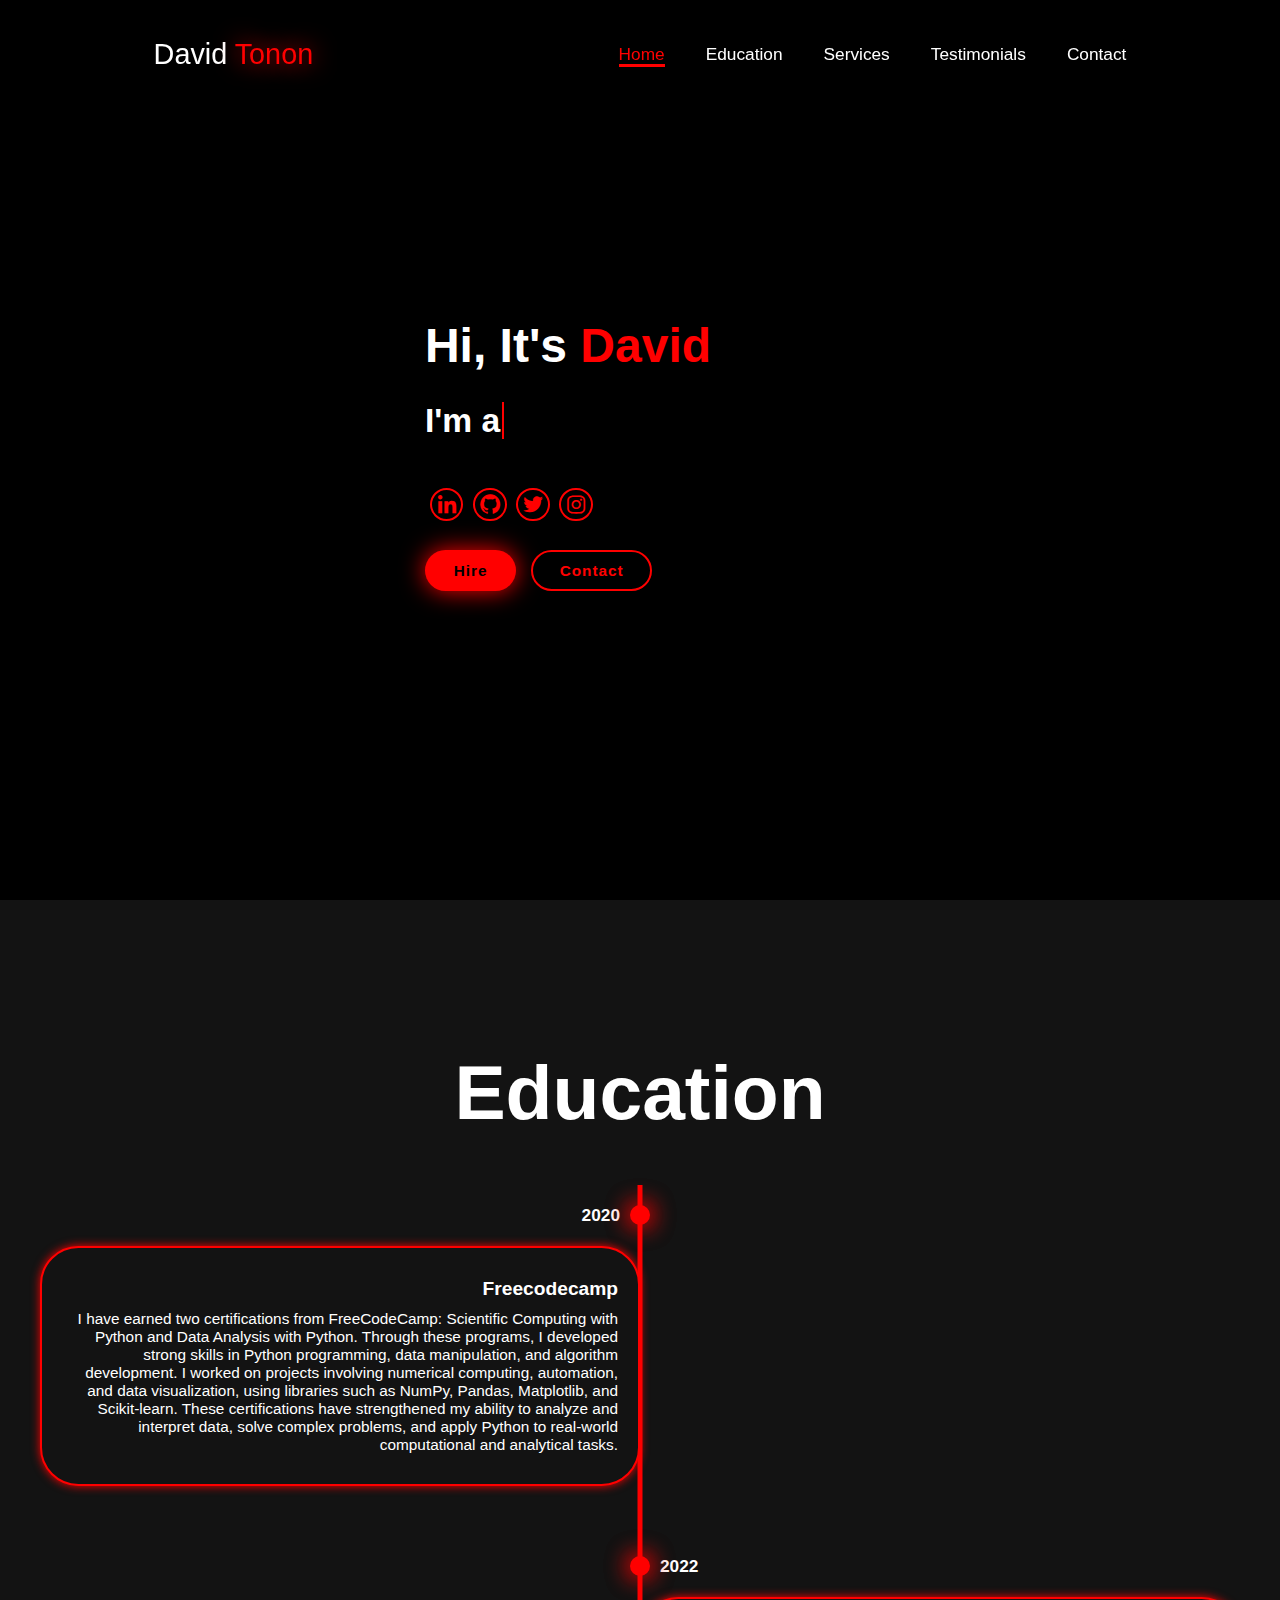
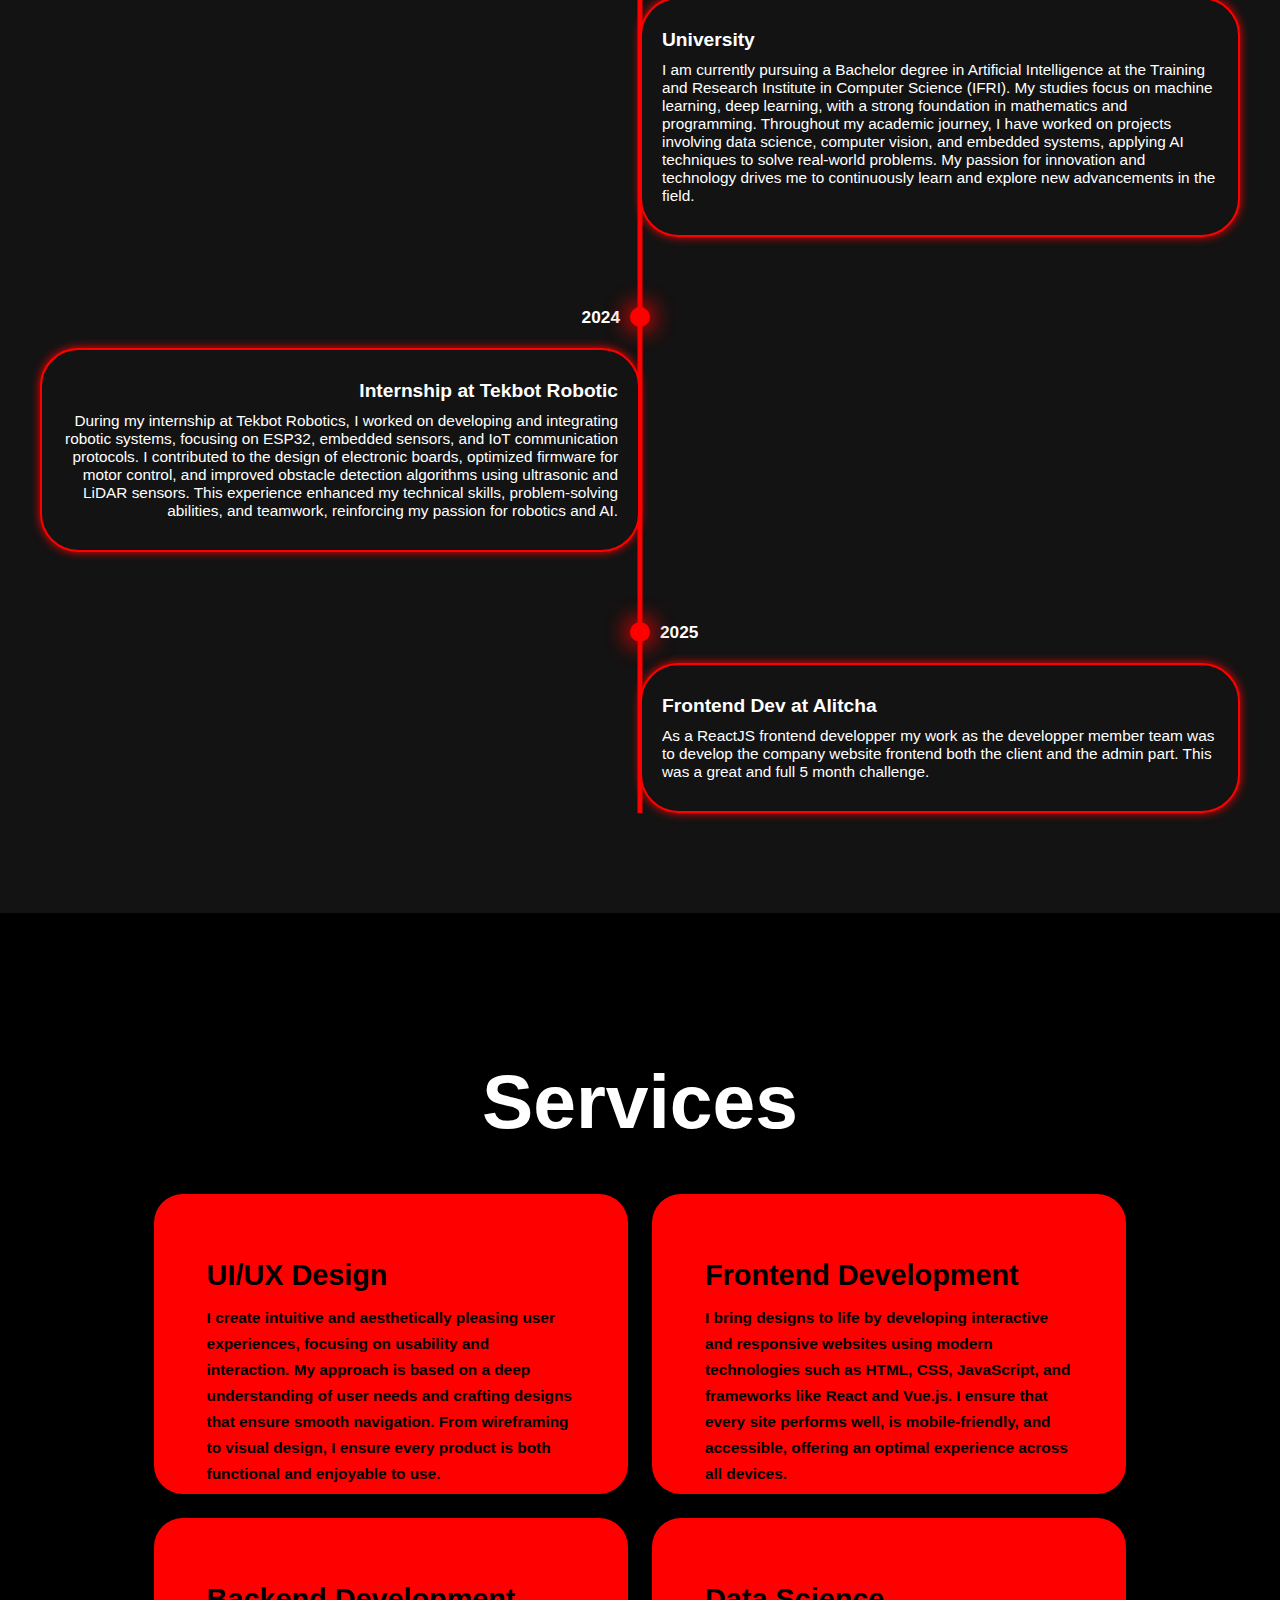
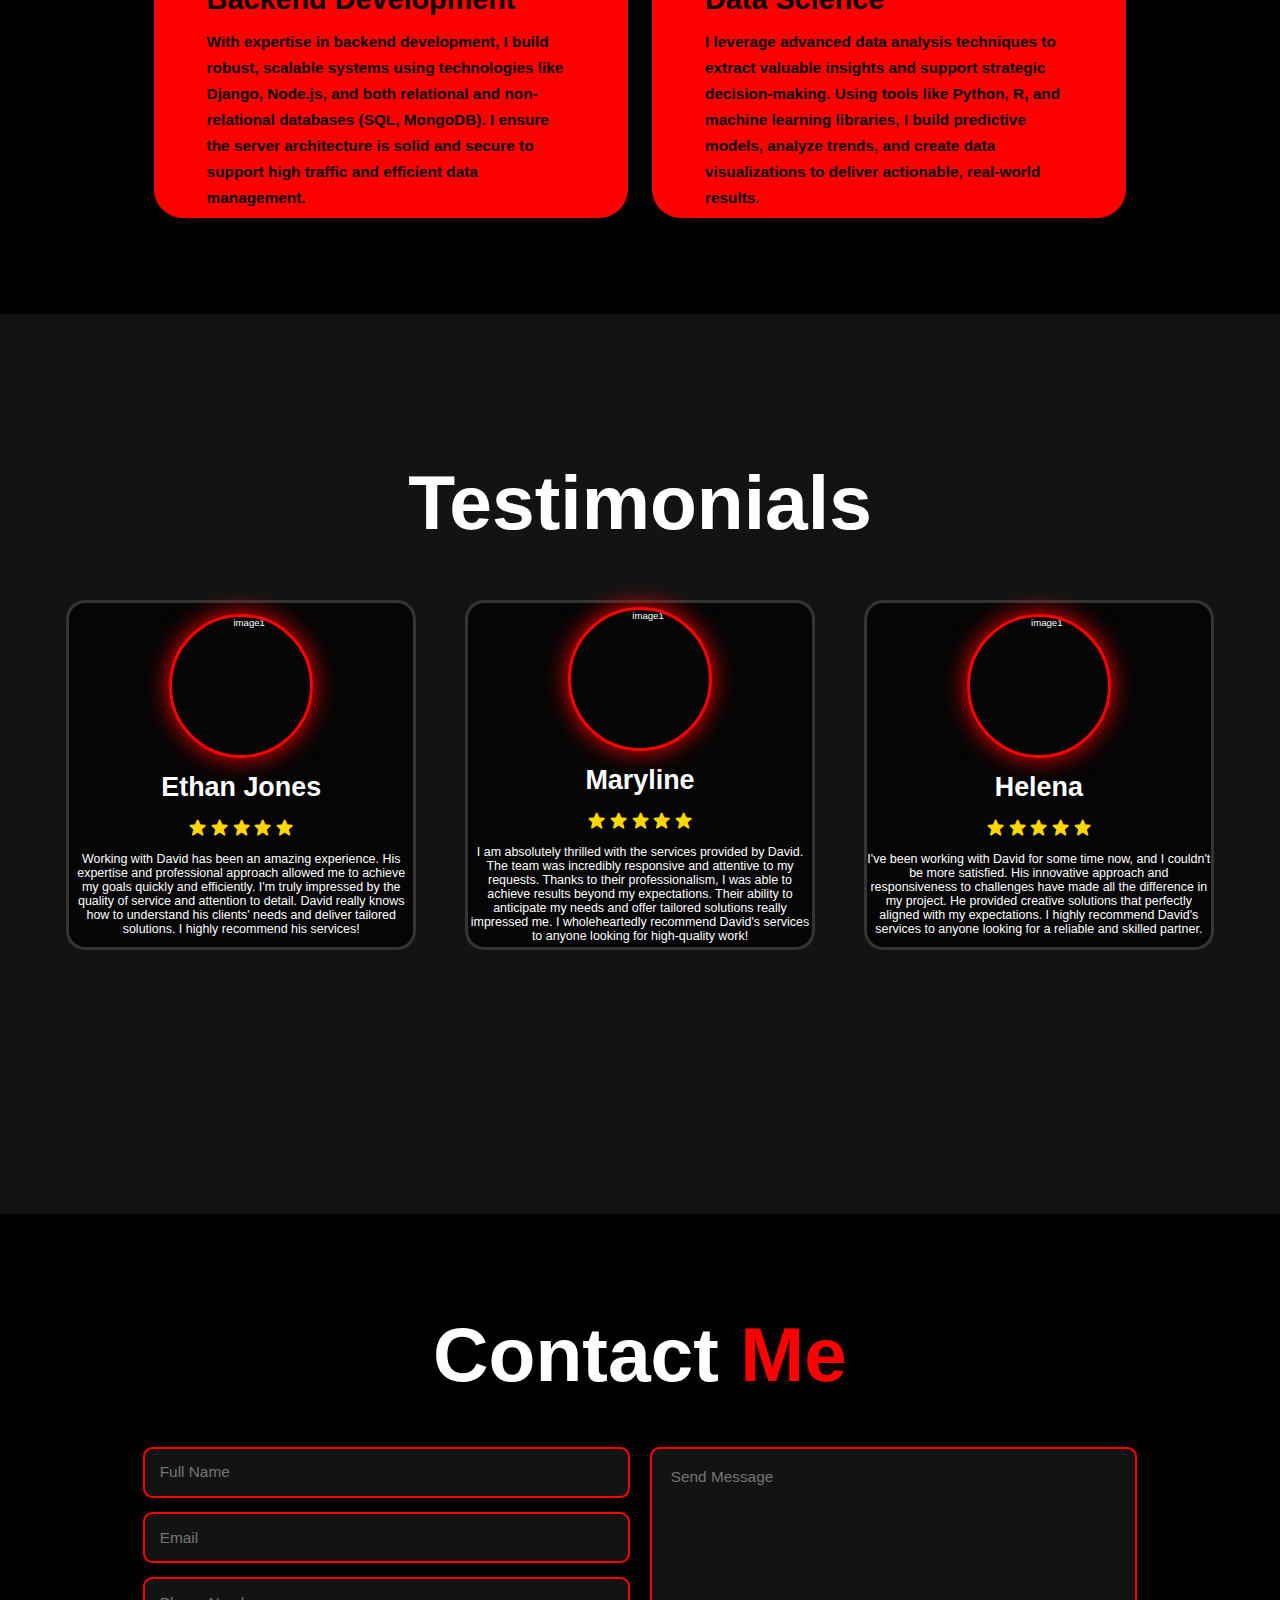
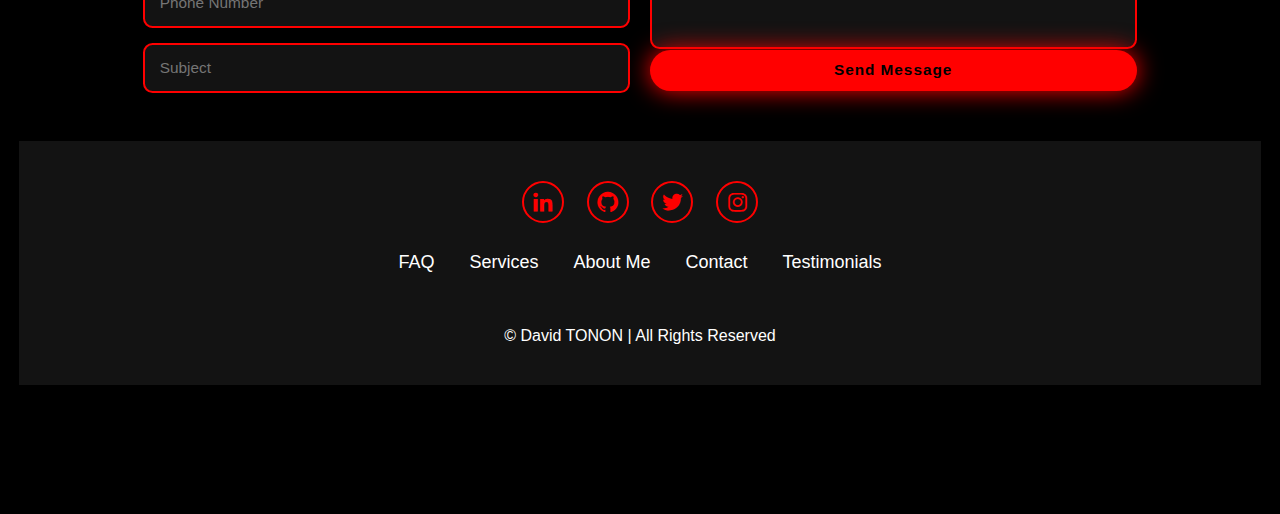
==== index.html @ d8462071 "finished" ====
<!DOCTYPE html>
<html lang="en">
<head>
    <meta charset="UTF-8">
    <meta name="viewport" content="width=device-width, initial-scale=1.0">
    <title>David TONON</title>
    <link rel="stylesheet" href="style.css">
    <link href='https://unpkg.com/boxicons@2.1.4/css/boxicons.min.css' rel='stylesheet'>
    <script
  type="text/javascript"
  src="https://cdn.jsdelivr.net/npm/@emailjs/browser@4/dist/email.min.js">
</script>
</head>
<body>
    <header class="header">
        <a href="#home" class="logo">David 
            <span>Tonon</span>
            <i class="bx bx-menu" id="menu-icon"></i>
        </a>
        <nav class="navbar">
            <a href="#home" class="active">Home</a>
            <a href="#education">Education</a>
            <a href="#services">Services</a>
            <a href="#testimonials">Testimonials</a>
            <a href="#contact">Contact</a>
        </nav>
    </header>
    <section class="home" id="home">
        <div class="home-content">
            <h1>
                Hi, It's <span>David</span>
            </h1>
            <h3 class="text-animation">
                I'm a <span class="typing"></span>
            </h3>
            <p>
                 
            </p>
            <div class="social-icons">
                <a href="https://www.linkedin.com/in/david-deo-gracias-tonon-1ab4521b6/"><i class="bx bxl-linkedin"></i></a>
                <a href="https://github.com/david15tonon"><i class="bx bxl-github"></i></a>
                <a href="https://x.com/david15tonon"><i class="bx bxl-twitter"></i></a>
                <a href="https://www.instagram.com/david15tonon/"><i class="bx bxl-instagram"></i></a>
            </div>
            <div class="btn-group">
                <!-- Bouton Hire modifié pour envoyer un email -->
                <a href="mailto:contact@davidtonon.com?subject=Hiring Inquiry&body=Hello David, I would like to discuss a potential project with you. Please find my details below:" class="btn">Hire</a>
                
                <a href="#contact" class="btn">Contact</a>
            </div>
            
        </div>
        <div class="home-img">
            <img src="assets/images/image.jpg" alt="">
        </div>
    </section>
    <section class="education" id="education">
        <h2 class="heading">Education</h2>
        <div class="timeline-items">
            <div class="timeline-item">
                <div class="timeline-dot" id="a"> </div>
                    <div class="timeline-date" >2020
                    </div>
                    <div class="timeline-content">
                        <h3>Freecodecamp</h3>
                        <p>
                            I have earned two certifications from FreeCodeCamp: Scientific Computing with Python and Data Analysis with Python. Through these programs, I developed strong skills in Python programming, data manipulation, and algorithm development. I worked on projects involving numerical computing, automation, and data visualization, using libraries such as NumPy, Pandas, Matplotlib, and Scikit-learn. These certifications have strengthened my ability to analyze and interpret data, solve complex problems, and apply Python to real-world computational and analytical tasks.
                        </p>
                    </div>
                
            </div>
            <div class="timeline-item">
                <div class="timeline-dot"></div>
                    <div class="timeline-date">2022
                    </div>
                    <div class="timeline-content">
                        <h3>University</h3>
                        <p>
                            I am currently pursuing a Bachelor degree in Artificial Intelligence at the Training and Research  Institute in Computer Science (IFRI). My studies focus on machine learning, deep learning, with a strong foundation in mathematics and programming. Throughout my academic journey, I have worked on projects involving data science, computer vision, and embedded systems, applying AI techniques to solve real-world problems. My passion for innovation and technology drives me to continuously learn and explore new advancements in the field.    
                        </p>
                    </div>
                
            </div>
            <div class="timeline-item">
                <div class="timeline-dot" id="b"></div>
                    <div class="timeline-date" >2024
                    </div>
                    <div class="timeline-content">
                        <h3>Internship at <a href="https://tekbot.io" style="color: white;">Tekbot Robotic</a></h3>
                        <p>
                            During my internship at Tekbot Robotics, I worked on developing and integrating robotic systems, focusing on ESP32, embedded sensors, and IoT communication protocols. I contributed to the design of electronic boards, optimized firmware for motor control, and improved obstacle detection algorithms using ultrasonic and LiDAR sensors. This experience enhanced my technical skills, problem-solving abilities, and teamwork, reinforcing my passion for robotics and AI.
                        </p>
                    </div>
                
            </div>
            <div class="timeline-item">
                <div class="timeline-dot"></div>
                    <div class="timeline-date">2025
                    </div>
                    <div class="timeline-content">
                        <h3>Frontend Dev at <a href="https://alitcha.tech" style="color: white;">Alitcha</a></h3>
                        <p>
                           As a ReactJS frontend developper my work as the developper member team was to develop
                           the company website frontend both the client and the admin part. This was a great and 
                           full 5 month challenge.
                        </p>
                    </div>
                
            </div>
        </div>

    </section>
    <section class="services" id="services">
        <h2 class="heading">Services</h2>
        <div class="services-container">
            <div class="service-box">
                <div class="service-info">
                    <h4>UI/UX Design</h4>
                    <p>
                        I create intuitive and aesthetically pleasing user experiences, focusing on usability and interaction. My approach is based on a deep understanding of user needs and crafting designs that ensure smooth navigation. From wireframing to visual design, I ensure every product is both functional and enjoyable to use.    
                    </p>
                </div>
            </div>
            <div class="service-box">
                <div class="service-info">
                    <h4>Frontend Development</h4>
                    <p>
                        I bring designs to life by developing interactive and responsive websites using modern technologies such as HTML, CSS, JavaScript, and frameworks like React and Vue.js. I ensure that every site performs well, is mobile-friendly, and accessible, offering an optimal experience across all devices.
                    </p>
                </div>
            </div>
            <div class="service-box">
                <div class="service-info">
                    <h4>Backend Development</h4>
                    <p>
                        With expertise in backend development, I build robust, scalable systems using technologies like Django, Node.js, and both relational and non-relational databases (SQL, MongoDB). I ensure the server architecture is solid and secure to support high traffic and efficient data management.
                    </p>
                </div>
            </div>
            <div class="service-box">
                <div class="service-info">
                    <h4>Data Science</h4>
                    <p>
                        I leverage advanced data analysis techniques to extract valuable insights and support strategic decision-making. Using tools like Python, R, and machine learning libraries, I build predictive models, analyze trends, and create data visualizations to deliver actionable, real-world results. 
                    </p>
                </div>
            </div>
        </div>
    </section>
    <section class="testimonials"  id="testimonials">
        <div class="testimonials-box">
            <h2 class="heading">Testimonials</h2>
            <div class="wrapper">
                <div class="testimonial-item">
                    <img class="ethan" src="assets/images/1.jpeg" alt="image1 ">
                    <h2>Ethan Jones</h2>
                    <div class="rating">
                        <i class="bx bxs-star"
                        id="star"></i>
                        <i class="bx bxs-star"
                        id="star"></i>
                        <i class="bx bxs-star"
                        id="star"></i>
                        <i class="bx bxs-star"
                        id="star"></i>
                        <i class="bx bxs-star"
                        id="star"></i>
                    </div>
                    <p>
                        Working with David has been an amazing experience. His expertise and professional approach allowed me to achieve my goals quickly and efficiently. I'm truly impressed by the quality of service and attention to detail. David really knows how to understand his clients' needs and deliver tailored solutions. I highly recommend his services!   
                    </p>
                </div>
                <div class="testimonial-item">
                    <img src="assets/images/2.jpeg" alt="image1">
                    <h2>Maryline</h2>
                    <div class="rating">
                        <i class="bx bxs-star"
                        id="star"></i>
                        <i class="bx bxs-star"
                        id="star"></i>
                        <i class="bx bxs-star"
                        id="star"></i>
                        <i class="bx bxs-star"
                        id="star"></i>
                        <i class="bx bxs-star"
                        id="star"></i>
                    </div>
                    <p>
                        I am absolutely thrilled with the services provided by David. The team was incredibly responsive and attentive to my requests. Thanks to their professionalism, I was able to achieve results beyond my expectations. Their ability to anticipate my needs and offer tailored solutions really impressed me. I wholeheartedly recommend David's services to anyone looking for high-quality work!  
                    </p>
                </div>
                <div class="testimonial-item">
                    <img src="assets/images/3.jpeg" alt="image1">
                    <h2>Helena</h2>
                    <div class="rating">
                        <i class="bx bxs-star"
                        id="star"></i>
                        <i class="bx bxs-star"
                        id="star"></i>
                        <i class="bx bxs-star"
                        id="star"></i>
                        <i class="bx bxs-star"
                        id="star"></i>
                        <i class="bx bxs-star"
                        id="star"></i>
                    </div>
                    <p>
                        I've been working with David for some time now, and I couldn't be more satisfied. His innovative approach and responsiveness to challenges have made all the difference in my project. He provided creative solutions that perfectly aligned with my expectations. I highly recommend David's services to anyone looking for a reliable and skilled partner.
                    </p>
                </div>
            </div>
        </div>
    </section>
    <section class="contact" id="contact">
        <h2 class="heading" >Contact <span>Me</span>

        </h2>
         <!-- Formulaire avec un ID et des attributs 'name' pour EmailJS -->
         <form id="contact-form">
            <div class="input-group">
              <div class="input-box">
                <input type="text" name="full_name" placeholder="Full Name" required>
                <input type="email" name="email" placeholder="Email" required>
                <input type="number" name="phone_number" placeholder="Phone Number" required>
                <input type="text" name="subject" placeholder="Subject" required>
              </div>
              <div class="input-group-2">
                <textarea name="message" placeholder="Send Message" required></textarea>
                <input type="submit" value="Send Message" class="btn">
              </div>
            </div>
          </form>
          

        <script type="text/javascript">
            // Initialiser EmailJS avec ta clé publique
            // Initialiser EmailJS avec ta clé publique
emailjs.init('42lH3t1wCiMheuUQB');  // Remplace par ta clé publique

// Récupérer le bouton d'envoi
const btn = document.getElementById('button');

// Ajouter un événement au formulaire
document.getElementById('contact-form').addEventListener('submit', function(event) {
  event.preventDefault();  // Empêche l'envoi par défaut du formulaire

  // Modifier le texte du bouton pour indiquer que l'email est en train d'être envoyé
  btn.value = 'Sending...';

  // Identifiants de ton service et template EmailJS
  const serviceID = 'default_service';  // Remplace par l'ID de ton service
  const templateID = 'template_xxxx';   // Remplace par l'ID de ton modèle de template

  // Envoie du formulaire via EmailJS
  emailjs.sendForm(serviceID, templateID, this)
    .then(() => {
      // Si l'email est envoyé avec succès
      btn.value = 'Send Message';
      alert('Message sent successfully!');
    }, (err) => {
      // En cas d'erreur d'envoi
      btn.value = 'Send Message';
      alert('Oops! Something went wrong: ' + JSON.stringify(err));
    });
});

            // Cibler le formulaire avec l'ID
            document.getElementById("contact-form").addEventListener("submit", function(event) {
                event.preventDefault(); // Empêcher l'envoi par défaut du formulaire

                // Récupérer les données du formulaire
                const form = event.target;

                // Envoie le formulaire via EmailJS
                emailjs.sendForm('service_3t397c2', 'template_q4oihru', this)
    .then(function(response) {
        console.log('SUCCESS!', response);
        alert("Message sent successfully!");
    }, function(error) {
        console.log('FAILED...', error);
        console.error('Error details:', error);  // Affiche l'erreur détaillée
        alert("Oops! Something went wrong.");
    });

            });
        </script>            
        <footer class="footer">
        
            <div class="social">
                
                <a href="#"><i class="bx bxl-linkedin"></i></a>
                <a href="#"><i class="bx bxl-github"></i></a>
                <a href="#"><i class="bx bxl-twitter"></i></a>
                <a href="#"><i class="bx bxl-instagram"></i></a>
            </div>
            <ul class="list">
                <li> 
                    <a href="#">FAQ</a>
                </li>
                <li> 
                    <a href="#services">Services</a>
                </li>
                <li> 
                    <a href="#home">About Me</a>
                </li>
                <li> 
                    <a href="#contact">Contact</a>
                </li>
                <li> 
                    <a href="#testimonials">Testimonials</a>
                </li>
            </ul>
            <p class="copyright">
                &copy; David TONON | All Rights Reserved
            </p>
        </footer>

    </section>
    <script src="script.js"></script>
</body>
</html>
---- style.css ----
* {
    margin: 0;
    padding: 0;
    box-sizing:  border-box;
    text-decoration: none;
    border: none;
    outline: none;
    scroll-behavior: smooth;
    font-family: "Poppins",sans-serif;
}

:root{
    --bg-color:#000000;
    --second-bg-color:#131313;
    --text-color:white;
    --main-color: red;
}

html{
    font-size: 60%;
    overflow:scroll;
}

body{
    background-color: var(--bg-color);
    color: var(--text-color);
}
.header{
    position: fixed;
    top: 0;
    left: 0;
    width: 100%;
    padding: 4rem 12% 4rem;
    background: rgba(0,0,0,0.3);
    backdrop-filter: blur(10px);
    display: flex;
    justify-content: space-between;
    align-items: center;
    z-index: 5;

}
.logo{
    font-size: 3rem;
    color: var(--text-color);
    cursor: pointer;
    transition: 0.3s ease;
}
.logo:hover{
transform: scale(1.1);
}
.logo span{
text-shadow: 0 0 25px var(--main-color);
}
.navbar a{
    font-size: 1.8rem;
    color: var(--text-color);
    margin-left: 4rem;
    font-weight: 500;
    transition:0.3s ease;
    border-bottom:3px solid transparent;
}
.navbar a:hover,
.navbar a.active{
color: var(--main-color);
border-bottom: 3px solid var(--main-color);
}
#menu-icon{
    font-size: 3.6 rem;
    color: var(--main-color);
    display: none;
}
section{
    min-height: 100vh;
    padding: 10rem 12% 10rem;
}
.home{
    display: flex;
    align-items:center ;
    justify-content: center;
    gap: 15rem;
}
.home.home-content{
    display:flex;
    flex-direction: column;
    align-items: baseline;
    text-align: left;
    justify-content: center;
    margin-top: 3rem;
}
span{
    color: var(--main-color);
}
.logo span{
    color: var(--main-color);
}
.home-content h1{
    margin-bottom: 2rem;
    margin-top:1rem;
    font-size: 5rem;
}
.home-content h3,h1{
    margin-bottom: 2rem;
    margin-top:1rem;
    font-size: 3.5rem;
}
.home-img{
    border-radius: 50%;
}

.home-img img{
    position: relative;
    top: 3rem;
    width: 32vw;
    border-radius: 50%;
    box-shadow:0 0 25px var(--main-color);
    cursor: pointer;
    transition: 0.4s ease-in-out;
}
.home-img img:hover{
    box-shadow: 1.5rem;
    font-weight: 500;
    line-height:1.8;
    max-width: 1000px;
}.social-icons {
    display: inline-flex;
    justify-content: center;
    align-items: center;
    width: auto; /* La largeur sera ajustée en fonction de l'icône */
    height: auto; /* La hauteur sera ajustée en fonction de l'icône */
    margin: 3rem 1.5rem 3rem 0;
    transition: 0.3s ease-in-out;
}

.social-icons a {
    display: flex;
    justify-content: center;
    align-items: center;
    width: 3.5rem; /* Largeur du cercle */
    height: 3.5rem; /* Hauteur du cercle */
    background: transparent;
    border: 2px solid var(--main-color); /* Bordure autour de l'icône */
    border-radius: 50%; /* Cercle */
    margin: 0 0.5rem; /* Espacement entre les icônes */
    font-size: 2.5rem;
    color: var(--main-color);
    transition: 0.3s ease-in-out;
}

.social-icons :hover{
    color: var(--text-color);
    transform: scale(1.3)translateY(-5px);
    box-shadow: 0 0 25px var(--main-color);
    background-color: var(--main-color);
    border-radius: 50%; /* Cercle */

}

.btn{
    display:inline-block;
    padding: 1rem 2.8rem;
    background: var(--main-color);
    box-shadow: 0 0 25px var(--main-color);
    border-radius: 4rem;
    font-size: 1.6rem;
    color: black;
    border: 2px solid transparent;
    letter-spacing: 0.1rem;
    font-weight: 600;
    transition: 0.3s ease-in-out;
    cursor: pointer;
}
.btn:hover{
    transform:scale(1.05);
    box-shadow: 0 0 50px var(var(--main-color));
}
.btn-group{
    display: flex;
    align-items: center;
    gap:1.5rem;
}
.btn-group a:nth-of-type(2){
    background-color: black;
    color: var(--main-color);
    border: 2px solid var(--main-color);
    box-shadow: 0 0 25px transparent;
}
.btn-group a:nth-of-type(2):hover{
    box-shadow: 0 0 25px var(--main-color);
    background-color: var(--main-color);
    color: black;
}.text-animation {
    font-size: 3.5rem;
    font-weight: 600;
    display: inline-block;
}

.text-animation .typing {
    position: relative;
    margin-left: 10px;
}

.text-animation .typing::before {
    content: "";
    animation: words 25s infinite;
}

.text-animation .typing::after {
    content: "";
    position: absolute;
    top: 0;
    right: -2px;
    width: calc(100% + 8px);
    height: 100%;
    background: var(--bg-color);
    border-left: 2px solid var(--main-color);
    animation: typing 25s infinite;
}

/* Animation du contenu */
@keyframes words {
    0%, 30% { content: "UI/UX Designer"; }
    30%, 50% { content: "Frontend Developer"; }
    50%, 80% { content: "Backend Developer"; }
    80%, 100% { content: "Data Scientist"; }
}

/* Animation de la frappe, maintien et effacement */
@keyframes typing {
    /* UI/UX Designer */
    0%, 6.67% { width: 0; } /* Frappe */
    6.67%, 13.33% { width: calc(100% + 8px); } /* Maintien */
    13.33%, 20% { width: 0; } /* Effacement */

    /* Backend Developer */
    40%, 46.67% { width: 0; } /* Frappe */
    46.67%, 53.33% { width: calc(100% + 8px); } /* Maintien */
    53.33%, 60% { width: 0; } /* Effacement */

    /* Data Scientist */
    60%, 66.67% { width: 0; } /* Frappe */
    66.67%, 73.33% { width: calc(100% + 8px); } /* Maintien */
    73.33%, 80% { width: 0; } /* Effacement */

}
.heading{
    font-size: 8rem;
    text-align: center;
    margin: 5rem 0;
}
.education{
    padding: 100px 15px;
    background: var(--second-bg-color);

}
.education h2{
    margin-bottom: 5rem;
}
.timeline-items {
    max-width: 1200px;
    margin: auto;
    display: flex;
    flex-direction: column;
    position: relative;
}

.timeline-items::before {
    content: "";
    position: absolute;
    width: 5px;
    height: 100%;
    background-color: var(--main-color);
    left: calc(50%);
    transform: translateX(-50%);
}

.timeline-item {
    margin-bottom: 50px;
    width: calc(50%);
    position: relative;
}

.timeline-item:nth-child(odd) {
    left: 0;
    text-align: right;
}

.timeline-item:nth-child(even) {
    left: 50%;
    text-align: left;
}
.timeline-item:last-child{
    margin-bottom:0 ;
}
.timeline-dot {
    height: 20px;
    width: 20px;
    background-color: var(--main-color);
    box-shadow: 0 0 25px var(--main-color),
                0 0 25px var(--main-color);
    position: absolute;
    top: 20px;
    left: calc(50%-8px);
    transform: translateX(-50%);
    border-radius: 50%;
    
}

#a,#b{
    margin-left:  calc(100%);

}
.timeline-date {
    font-size: 1.8rem;
    font-weight: bold; 
    color: var(--text-color);
    margin: 20px ;
}

.timeline-content {
    background-color: var(--second-bg-color);
    border: 2px solid var(--main-color);
    padding: 30px 20px;
    border-radius: 4rem;
    box-shadow: 0 0 10px var(--main-color);
    position: relative;
    cursor: pointer;
    transition: 0.3s ease-in-out;
}
.timeline-content:hover{
    transform: scale(1.05);
    box-shadow: 0 0 25px var(--main-color);
}
.timeline-content h3 {
    font-size: 2rem;
    margin-bottom: 10px;
    color: var(--text-color);
}

.timeline-content p {
    font-size: 1.6rem;
    color: var(--text-color);
}
::-webkit-scrollbar{
    width: 15px;
}
::-webkit-scrollbar-thumb{
    background-color: var(--main-color);
}
::-webkit-scrollbar-track{
    background-color: var(--bg-color);
    width: 50px;
}
/*Services*/
.services{
    background: var(--bg-color);
    color: black;
}
.services h2{
    margin-bottom: 5rem;
    color: white;
}
.services-container{
    display: grid;
    grid-template-columns: repeat(2,1fr);
    align-items: center;
    gap: 2.5rem;
}
.service-box{
    background-color: var(--main-color);
    height: 300px;
    border-radius: 3rem;
    border: 5px solid transparent;
    cursor: pointer;
    transition: 0.4s ease-in-out;
}
.service-box:hover{
    background: white;
    color: black;
    border: 5px solid var(--main-color);
    transform: scale(1.05);
}
.service-box .service-info{
    display: flex;
    flex-direction: column;
    text-align: left;
    max-height: 200px;
    justify-content: baseline;
    padding: 5rem 5rem;
}
.service-info h4{
    font-size: 3rem;
    font-weight: 800;
    line-height: 2;
}
.service-info p{
    font-size: 1.6rem;
    font-weight: 600;
    max-height: 100px;
    line-height: 1.7;
    margin: auto;
}
.testimonials{
    background: var(--second-bg-color);
}
.testimonials-box{
    background-size: cover;
    display: flex;
    align-items: center;
    justify-content: center;
    flex-direction: column;
} 
.testimonials .heading{
    margin-bottom: 5rem;
}
.testimonials-box img{
    width: 15rem;
    height: 15rem;
    border-radius: 50%;
    border: 3px solid var(--main-color);
    box-shadow: 0 0 25px var(--main-color);
}
.wrapper{
    display: grid;
    grid-template-columns: repeat(3,1fr);
    gap:3rem;
}
.testimonial-item{
    min-height:350px;
    max-width: 500px;
    width: 350px;
    background: rgba(0,0,0,0.7);
    border: 3px solid rgba(238,238,238,0.2);
    border-radius:2rem;
    margin:5px 10px;
    cursor: pointer;
    display: flex;
    flex-direction: column;
    align-items: center;
    justify-content: center;
    text-align: center;
    gap:1.5rem;
    color: white;
    transition: 0.4s ease-in-out;
}
.testimonial-item:hover{
    border: 3px solid var(--main-color);
    transform: translateY(-10px)scale(1.03);
    box-shadow:0 0 50px var(--main-color) ;
}

.testimonial-item h2{
    font-size: 2.8rem;
}
.testimonial-item p{
    font-size: 1.3rem;
}
#star{
    color: gold;
    font-size:2rem;
}
.contact {
    background-color: var(--bg-color);
    padding: 5rem 2rem;
}

.contact h2 {
    margin-bottom: 3rem;
    color: white;
    text-align: center;
}

.contact form {
    display: flex;
    flex-direction: column;
    align-items: center;
    justify-content: center;
    gap: 2rem;
    margin: 5rem auto;
    text-align: center;
    width: 80%;
}

.contact form .input-group {
    display: flex;
    flex-wrap: wrap;
    gap: 2rem;
    justify-content: space-between;
    width: 100%;
}

.contact form .input-box {
    display: flex;
    flex-direction: column;
    gap: 1.5rem;
    flex: 1 1 45%;
}

.contact form .input-box input {
    width: 100%;
    padding: 1.5rem;
    font-size: 1.6rem;
    color: var(--text-color);
    background: var(--second-bg-color);
    border-radius: 1rem;
    border: 2px solid var(--main-color);
}

.contact form .input-group-2 {
    flex: 1 2 45%;
    display: flex;
    flex-direction: column;
    gap: 0.1rem;
    
}

.contact form textarea {
    width: 100%;
    padding: 2rem;
    font-size: 1.6rem;
    color: var(--text-color);
    background: var(--second-bg-color);
    border-radius: 1rem;
    border: 2px solid var(--main-color);
    resize: none;
    min-height: 21rem;
}



.contact form .btn{
    
    padding: 1rem 2.5rem;
}
.footer{
    position: relative;
    bottom: 0;
    width: 100%;
    padding: 40px 0;
    background-color: var(--second-bg-color);
}
.footer .social{
    text-align: center;
    padding-bottom: 25px;
    color: var(--main-color);
}
.footer .social a{
    font-size: 25px;
    color: var(--main-color);
    border: 2px solid var(--main-color);
    width: 42px;
    height: 42px;
    line-height: 42px;
    display: inline-block;
    text-align: center;
    border-radius: 50%;
    margin: 0 10px;
    transition: 0.3s ease-in-out;
}
.footer .social a:hover{
    transform: scale(1.2)translateY(-10px);
    background-color: var(--main-color);
    color: black;
    box-shadow: 0 0 25px var(--main-color);
}
.footer ul{
    margin-top: 0;
    padding: 0;
    font-size: 18px;
    line-height: 1.6;
    margin-bottom: 0;
    text-align: center;
}
.footer ul li a{
    color: white;
    border-bottom: 3px solid transparent;
    transition: 0.3s ease-in-out;
}
.footer ul li a:hover{
    border-bottom: 3px solid var(--main-color);
}
.footer ul li {
    display: inline-block;
    padding: 0 15px;
}
.footer .copyright{
    margin-top: 50px;
    text-align: center;
    font-size: 16px;
    color: white;
}
@media(max-width:1205px){
    html{font-size: 55%;
    }
    .services-container{
        padding-bottom: 7rem;
        grid-template-columns:repeat(2,1fr);
        margin: 0 5rem;
    }
    
}
@media(max-width:991px){
    header{padding: 2rem 3%;
    }
    section{
        padding: 10rem 3% 2rem;
    }
    .timeline-items::before{
        left: 7px;
    }
    .timeline-item:nth-child(odd),
    .timeline-item:nth-child(even){
        padding-left: 37px;
    }
    .timeline-dot{
        left: 0;
    }
    .services{
        padding-bottom: 7rem;
    }
    .testimonials .wrapper{
        grid-template-columns: repeat(1,1fr);
    }
    .contact form{
        flex-direction: column;
    }
    .footer{
        padding: 2rem 3%;
    }
}
@media(max-width:895px){
    #menu-icon{
        display: block;
    }
    .navbar{
        position: absolute;
        top: 100%;
        right: 0;
        width: 50%;
        padding: 1rem 3%;
        background: rgba(0,0,0,0.8);
        backdrop-filter: blur(20px);
        border-bottom-left-radius:2rem ;
        border-left: 2px solid var(--main-color);
        border-bottom: 2px solid var(--main-color);
        display: none;
    }
    .navbar .active{
        display: block;
        font-size: 2rem;
        margin: 3rem 0;
        color: white;

        
    }
    .navbar a{
        display: block;
        font-size: 2rem;
        margin: 3rem 0;
        color: white;
    }
    .home{
        flex-direction: column-reverse;
    }
   .home-content h3{
        font-size: 2.6rem;
    }

    .home-content h1{
        font-size:8rem;;

    }
    .home-content p{
        max-width: 600px;
        margin: auto;
    }
    .home-img img{
        width: 56vw;
    }
    .services h2{
        margin-bottom:3rem;
    }
    .services-container{
        grid-template-columns: repeat(1,1fr);
    }


    
}
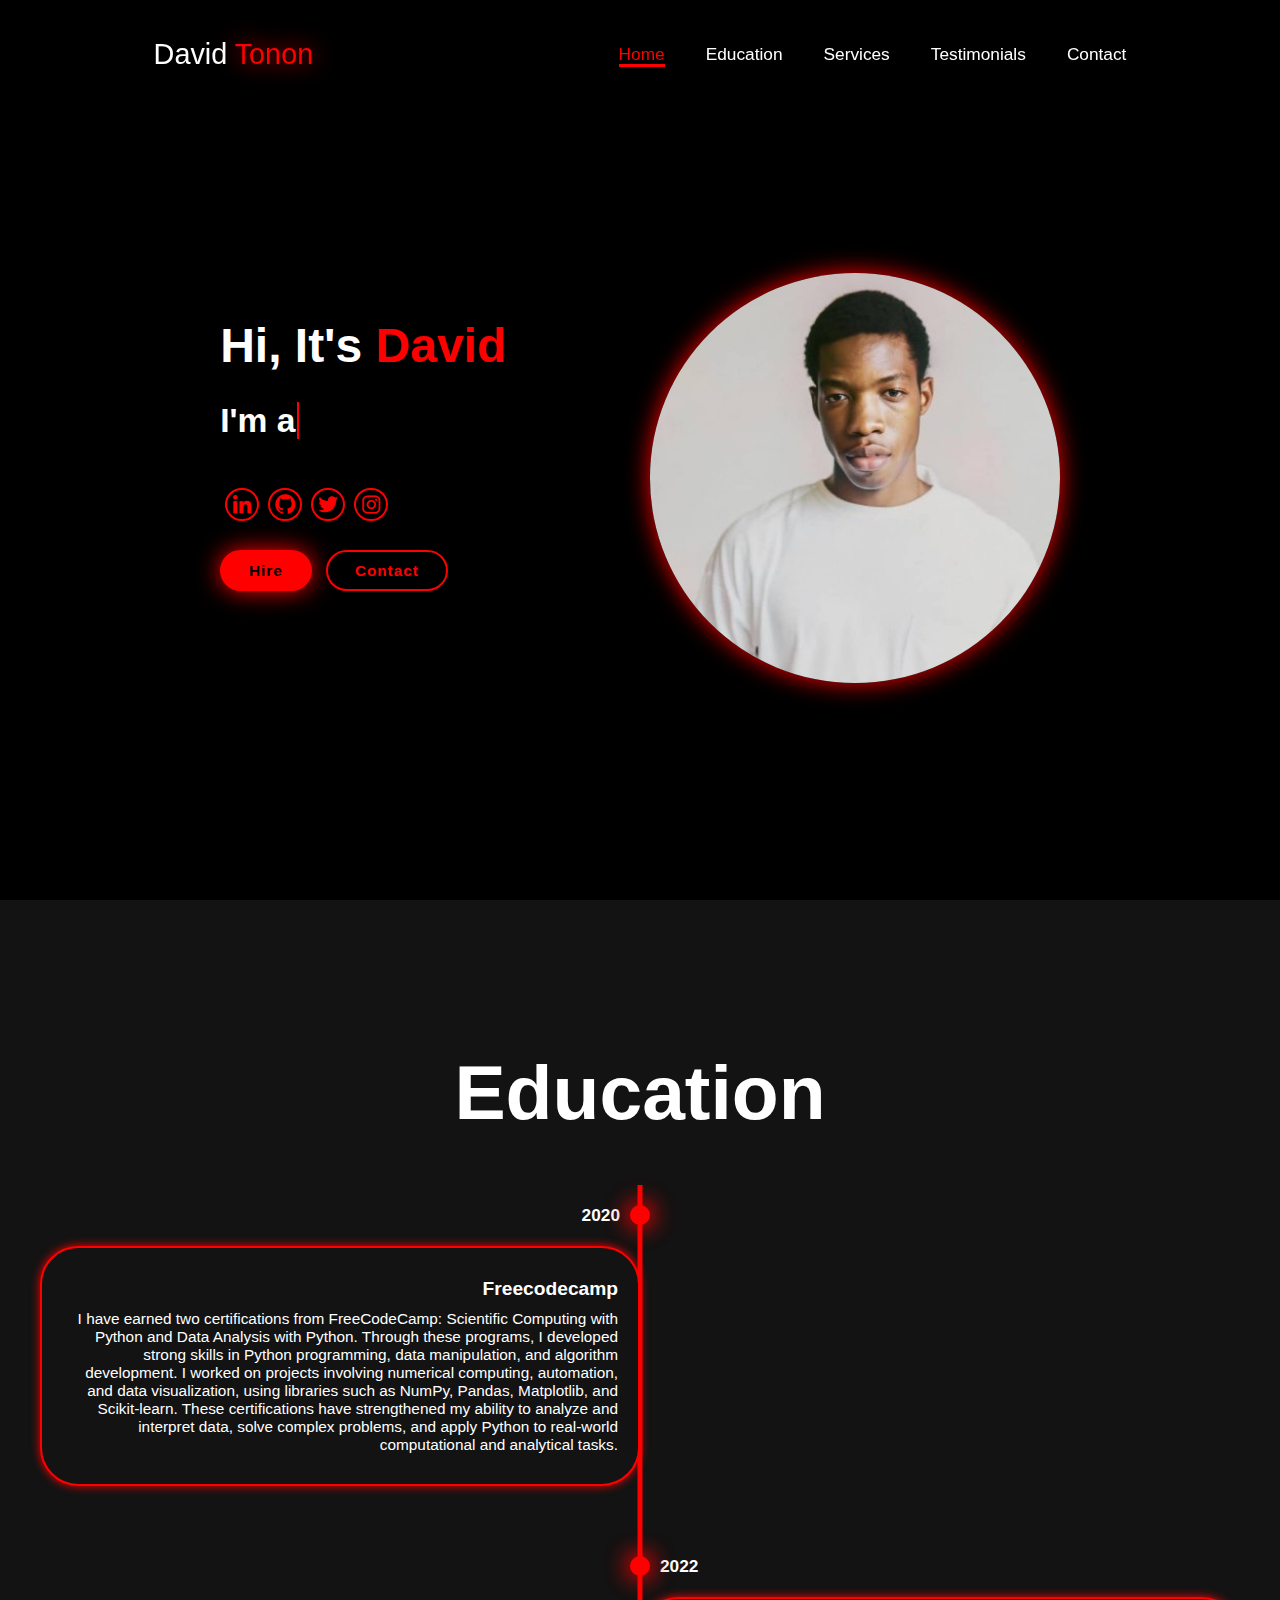
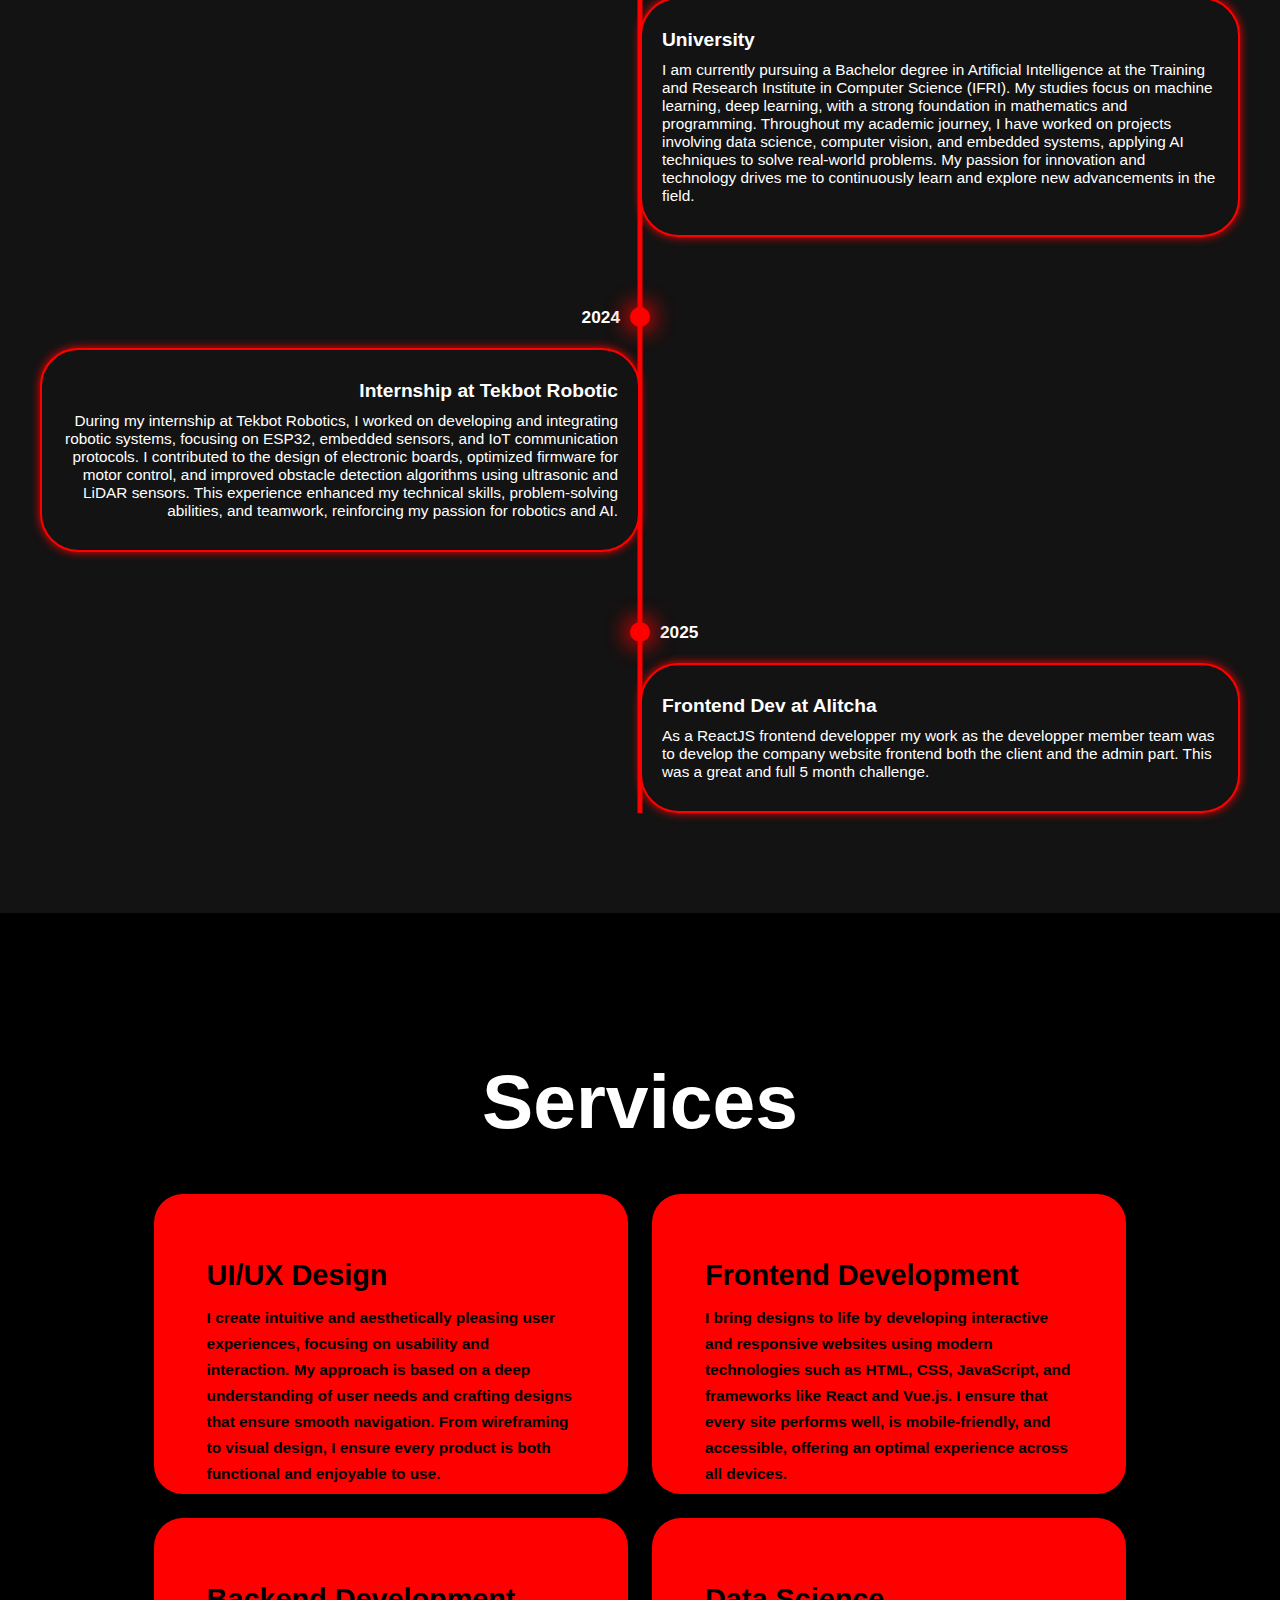
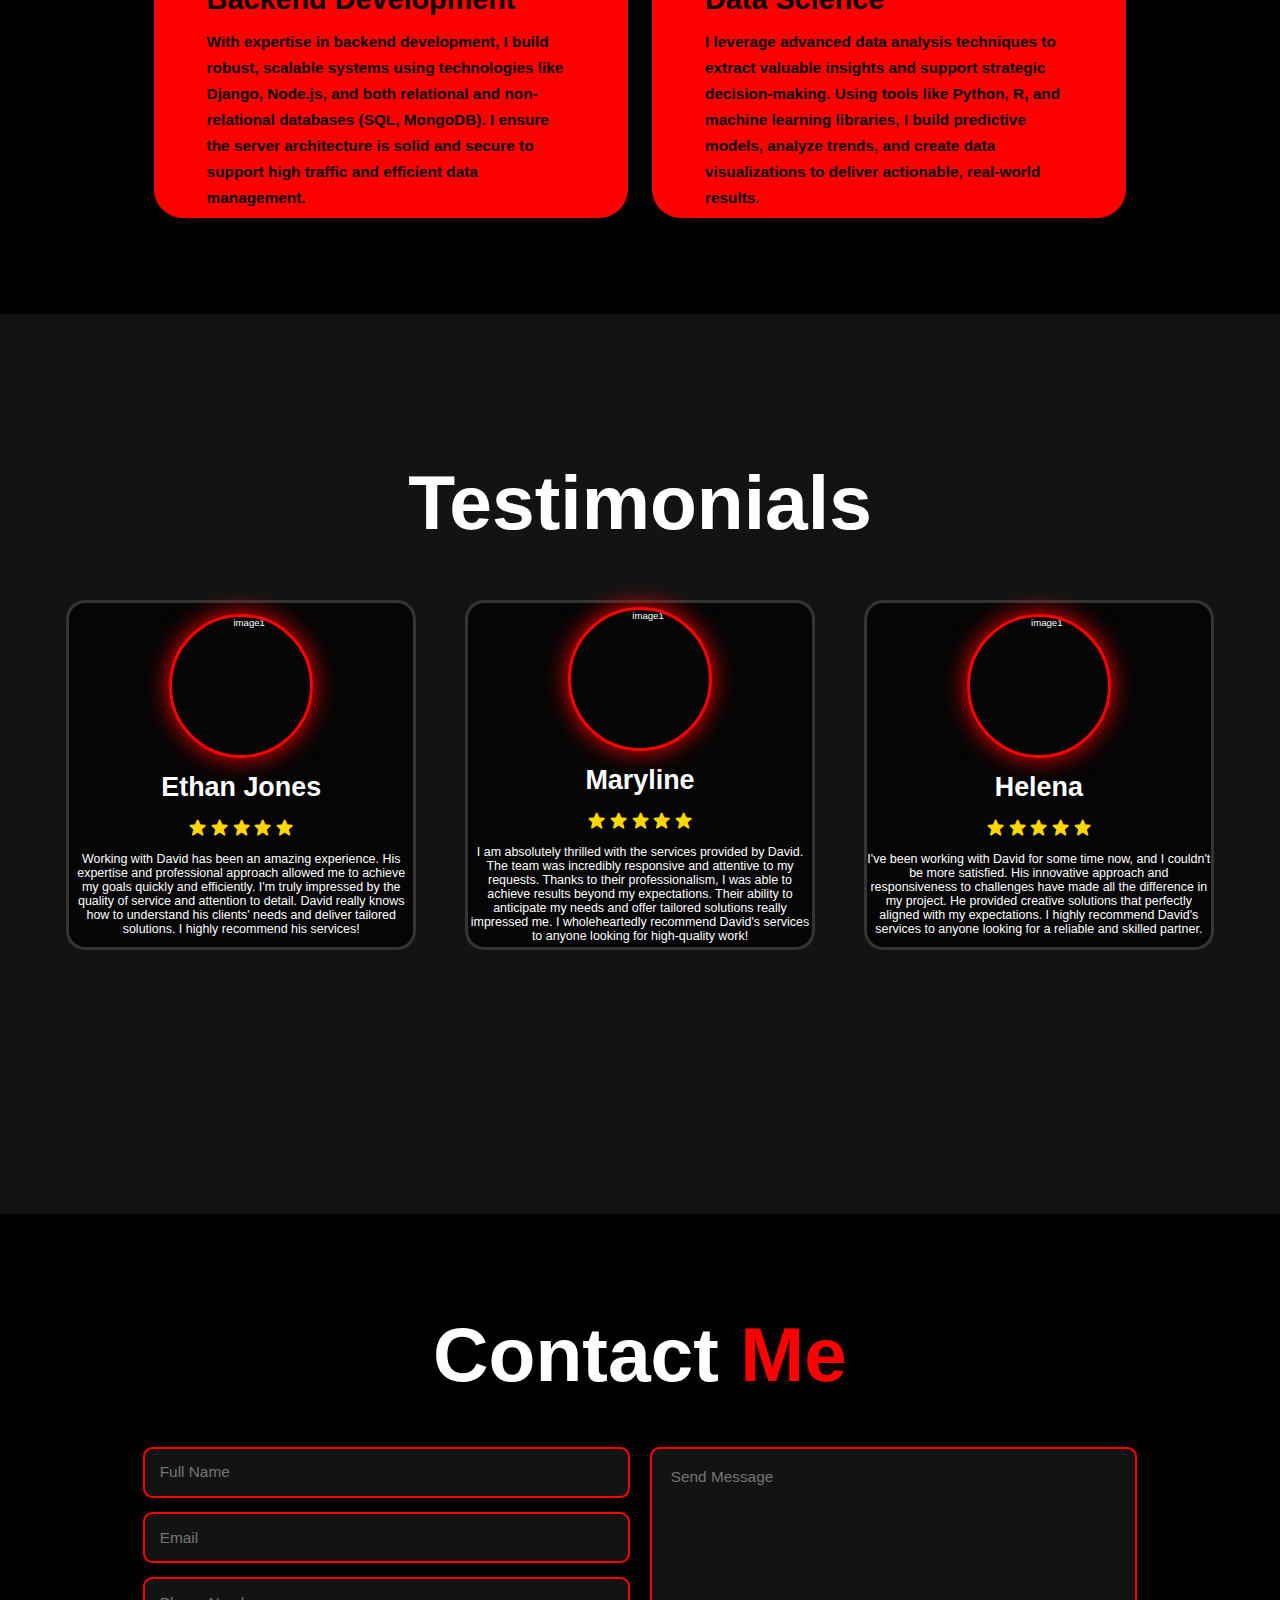
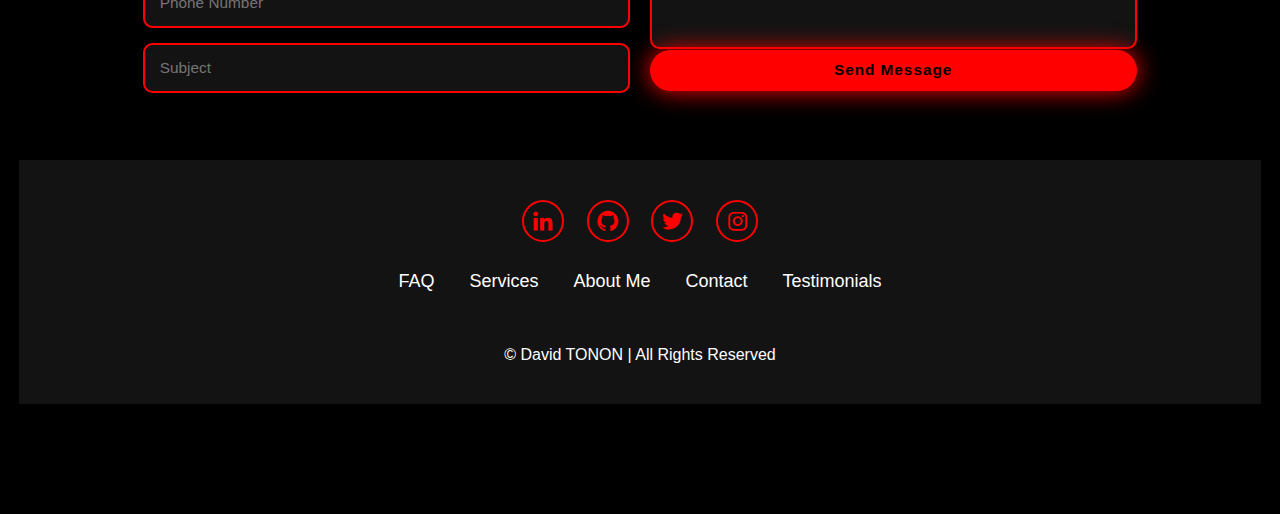
==== commit 4cb41f14: "finished" ====
--- a/index.html
+++ b/index.html
@@ -6,6 +6,7 @@
     <title>David TONON</title>
     <link rel="stylesheet" href="style.css">
     <link href='https://unpkg.com/boxicons@2.1.4/css/boxicons.min.css' rel='stylesheet'>
+    <script src="https://www.google.com/recaptcha/api.js"></script>
     <script
   type="text/javascript"
   src="https://cdn.jsdelivr.net/npm/@emailjs/browser@4/dist/email.min.js">
@@ -40,7 +41,7 @@
                 <a href="https://www.linkedin.com/in/david-deo-gracias-tonon-1ab4521b6/"><i class="bx bxl-linkedin"></i></a>
                 <a href="https://github.com/david15tonon"><i class="bx bxl-github"></i></a>
                 <a href="https://x.com/david15tonon"><i class="bx bxl-twitter"></i></a>
-                <a href="https://www.instagram.com/david15tonon/"><i class="bx bxl-instagram"></i></a>
+                <a href=" https://instagram.com/david.tonon15/"><i class="bx bxl-instagram"></i></a>
             </div>
             <div class="btn-group">
                 <!-- Bouton Hire modifié pour envoyer un email -->
@@ -229,6 +230,7 @@
                 <input type="submit" value="Send Message" class="btn">
               </div>
             </div>
+            <div class="g-recaptcha" data-sitekey="6lcvH8cqAAAAAJ5F99Y7ZNuCiBsKSsKXNn3pjg1U"></div>
           </form>
           
 
@@ -243,26 +245,18 @@
 // Ajouter un événement au formulaire
 document.getElementById('contact-form').addEventListener('submit', function(event) {
   event.preventDefault();  // Empêche l'envoi par défaut du formulaire
-
-  // Modifier le texte du bouton pour indiquer que l'email est en train d'être envoyé
-  btn.value = 'Sending...';
-
-  // Identifiants de ton service et template EmailJS
-  const serviceID = 'default_service';  // Remplace par l'ID de ton service
-  const templateID = 'template_xxxx';   // Remplace par l'ID de ton modèle de template
-
-  // Envoie du formulaire via EmailJS
-  emailjs.sendForm(serviceID, templateID, this)
-    .then(() => {
-      // Si l'email est envoyé avec succès
-      btn.value = 'Send Message';
-      alert('Message sent successfully!');
-    }, (err) => {
-      // En cas d'erreur d'envoi
-      btn.value = 'Send Message';
-      alert('Oops! Something went wrong: ' + JSON.stringify(err));
+  var recaptchaResponse = grecaptcha.getResponse();
+        if (recaptchaResponse.length === 0) {
+            alert("Please complete the reCAPTCHA");
+            return false;
+        }
+
+        // Ici, tu peux ajouter le code pour soumettre le formulaire
+        alert("reCAPTCHA validé !");
     });
-});
+
+  
+
 
             // Cibler le formulaire avec l'ID
             document.getElementById("contact-form").addEventListener("submit", function(event) {
@@ -288,10 +282,10 @@
         
             <div class="social">
                 
-                <a href="#"><i class="bx bxl-linkedin"></i></a>
-                <a href="#"><i class="bx bxl-github"></i></a>
-                <a href="#"><i class="bx bxl-twitter"></i></a>
-                <a href="#"><i class="bx bxl-instagram"></i></a>
+                <a href="https://www.linkedin.com/in/david-deo-gracias-tonon-1ab4521b6/"><i class="bx bxl-linkedin"></i></a>
+                <a href="https://github.com/david15tonon"><i class="bx bxl-github"></i></a>
+                <a href="https://x.com/david15tonon"><i class="bx bxl-twitter"></i></a>
+                <a href="https://instagram.com/david.tonon15/"><i class="bx bxl-instagram"></i></a>
             </div>
             <ul class="list">
                 <li> 
